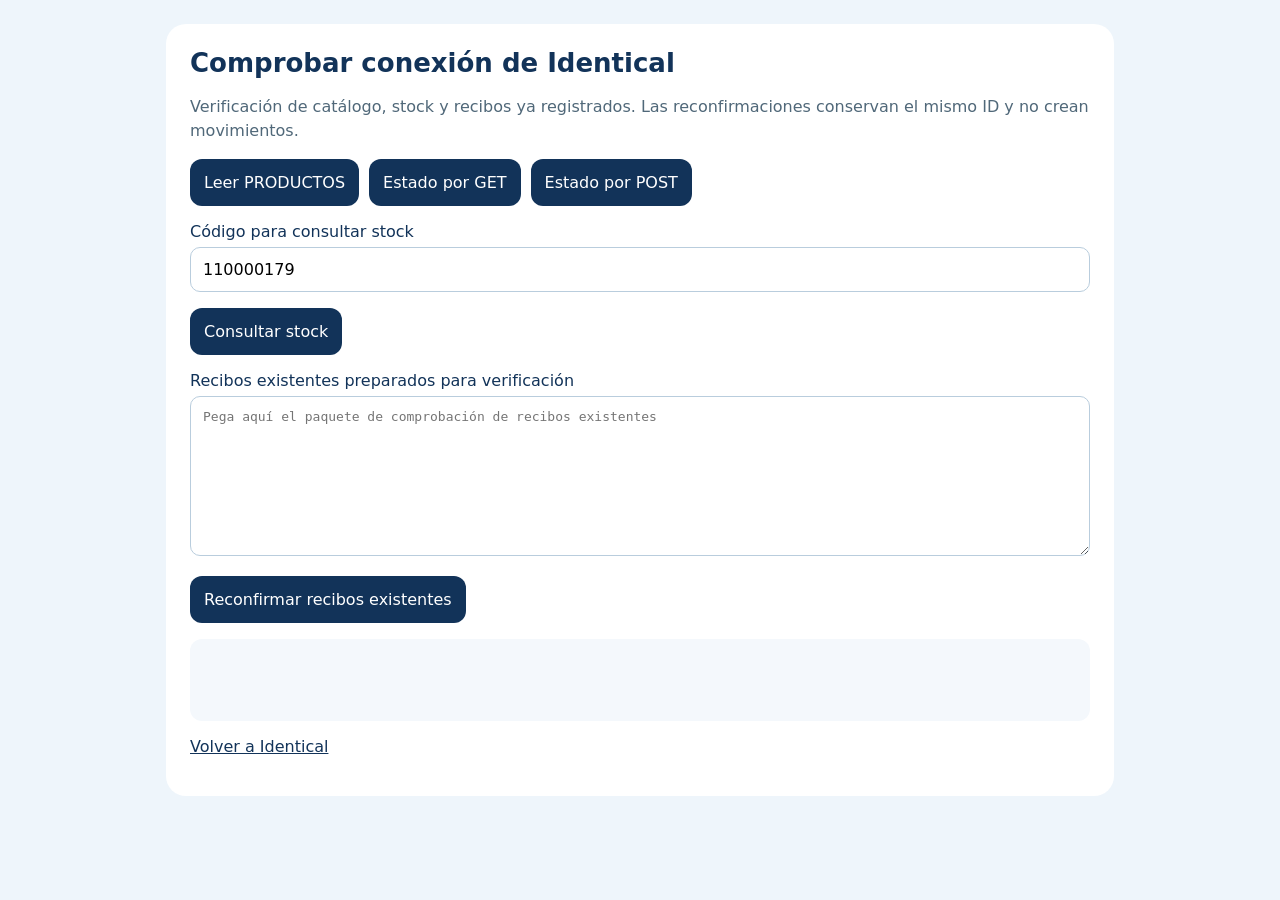
==== conexion.html @ 369c24ff "Agregar comprobador de conexión pública de inventario Permite verificar catálogo, stock y transporte" ====
<!doctype html>
<html lang="es"><head><meta charset="utf-8"><meta name="viewport" content="width=device-width,initial-scale=1"><title>Identical · Comprobar conexión</title><style>body{font:16px system-ui,sans-serif;color:#123359;background:#eef5fb;margin:0;padding:24px}main{max-width:900px;margin:auto;background:#fff;border-radius:20px;padding:24px}h1{font-size:26px;margin-top:0}button,input,textarea{font:inherit;box-sizing:border-box}button{border:0;border-radius:12px;background:#123359;color:#fff;padding:14px;cursor:pointer}button:disabled{opacity:.6}label{display:block;margin:16px 0}input,textarea{width:100%;border:1px solid #b9cddd;border-radius:10px;padding:12px;margin-top:6px}textarea{min-height:160px;font:13px monospace}.actions{display:flex;flex-wrap:wrap;gap:10px}pre{white-space:pre-wrap;overflow-wrap:anywhere;background:#f4f8fc;border-radius:12px;padding:16px;min-height:50px}.note{color:#506879;line-height:1.5}a{color:#123359}</style></head><body><main><h1>Comprobar conexión de Identical</h1><p class="note">Verificación de catálogo, stock y recibos ya registrados. Las reconfirmaciones conservan el mismo ID y no crean movimientos.</p><div class="actions"><button id="catalogTest">Leer PRODUCTOS</button><button id="getTest">Estado por GET</button><button id="postTest">Estado por POST</button></div><label>Código para consultar stock<input id="code" value="110000179" maxlength="120"></label><button id="stockTest">Consultar stock</button><label>Recibos existentes preparados para verificación<textarea id="existing" spellcheck="false" placeholder="Pega aquí el paquete de comprobación de recibos existentes"></textarea></label><button id="confirmTest">Reconfirmar recibos existentes</button><pre id="result" role="status" aria-live="polite"></pre><p><a href="./">Volver a Identical</a></p></main><script>
const INVENTORY='https://script.google.com/macros/s/AKfycbwI9V7Ahh3y_fFndJex9BXaszM3mWdNIm4GQwmaFQyhJlmOehzunaiirWsCzHWQnOF9/exec';
const CATALOG='https://script.google.com/macros/s/AKfycbzIYnkdzEyQEwhLGwIGZpE9cZVha9qqPvxpjnVz_6NBnhCT4yIiXHkavJlPWh5yXP79kA/exec';
const output=document.getElementById('result');
async function run(work){for(const button of document.querySelectorAll('button'))button.disabled=true;output.textContent='Comprobando…';const started=Date.now();try{const result=await work();output.textContent=JSON.stringify({ok:true,milliseconds:Date.now()-started,...result},null,2);}catch(error){output.textContent=JSON.stringify({ok:false,milliseconds:Date.now()-started,error:String(error.message||error)},null,2);}finally{for(const button of document.querySelectorAll('button'))button.disabled=false;}}
async function request(method,data={},get=false){const requestId=crypto.randomUUID(),controller=new AbortController(),timer=setTimeout(()=>controller.abort(),150000);try{const url=new URL(INVENTORY);let options={mode:'cors',credentials:'omit',cache:'no-store',redirect:'follow',signal:controller.signal};if(get){url.searchParams.set('api','1');url.searchParams.set('requestId',requestId);url.searchParams.set('method',method);if(data.code)url.searchParams.set('code',data.code);}else options={...options,method:'POST',headers:{'Content-Type':'text/plain;charset=UTF-8'},body:JSON.stringify({protocol:1,requestId,method,data})};const response=await fetch(url,options);if(!response.ok)throw Error('Respuesta HTTP '+response.status);let reply;try{reply=await response.json();}catch(error){throw Error('Google no devolvió JSON.');}if(reply.requestId!==requestId||reply.protocol!==1||reply.db!=='production')throw Error('Respuesta de conexión inválida.');if(!reply.ok)throw Error(reply.error||'Solicitud no confirmada.');if(reply.method!==method||!reply.result||!reply.result.ok)throw Error('Respuesta incompleta.');return reply.result;}finally{clearTimeout(timer);}}
document.getElementById('catalogTest').onclick=()=>run(async()=>{const response=await fetch(CATALOG+'?catalog=automatic&_='+Date.now(),{credentials:'omit',cache:'no-store',mode:'cors',redirect:'follow'});const result=await response.json();if(!result.ok||result.source!=='PRODUCTOS')throw Error(result.message||'No se confirmó PRODUCTOS.');return {test:'catalog',source:result.source,count:result.count,revision:result.revision,example:result.products?.find(p=>p.code==='110000179')};});
document.getElementById('getTest').onclick=()=>run(async()=>({test:'status-get',response:await request('status',{},true)}));
document.getElementById('postTest').onclick=()=>run(async()=>({test:'status-post',response:await request('status')}));
document.getElementById('stockTest').onclick=()=>run(async()=>{const result=await request('stock',{code:document.getElementById('code').value.trim()});return {test:'stock-post',code:result.code,warehouses:result.warehouses,lots:result.lots,asOf:result.asOf};});
document.getElementById('confirmTest').onclick=()=>run(async()=>{const entries=JSON.parse(document.getElementById('existing').value);if(!Array.isArray(entries)||!entries.length||entries.length>2)throw Error('Se necesitan uno o dos recibos existentes.');const results=[];for(const entry of entries){const m=entry.movement;if(!m||!m.operationId||!entry.expectedMovementId)throw Error('Paquete de verificación inválido.');const check=await request('operations',{operations:[m.operationId]});const known=check.operations&&check.operations.find(p=>p.operationId===m.operationId);if(!known||!known.found||known.result.movementId!==entry.expectedMovementId)throw Error('El recibo no existe o cambió. No se envió el movimiento.');const result=await request('reconfirm',{movement:m});if(!result.repeated||result.operationId!==m.operationId||result.movementId!==entry.expectedMovementId||!['synced','source_modified'].includes(result.kardex))throw Error('No se confirmó el recibo existente.');results.push({operationId:result.operationId,movementId:result.movementId,mode:result.mode,repeated:result.repeated,kardex:result.kardex,source:result.source,sourceRow:result.sourceRow});}return {test:'existing-receipts-post',results,createdMovements:0};});
</script></body></html>
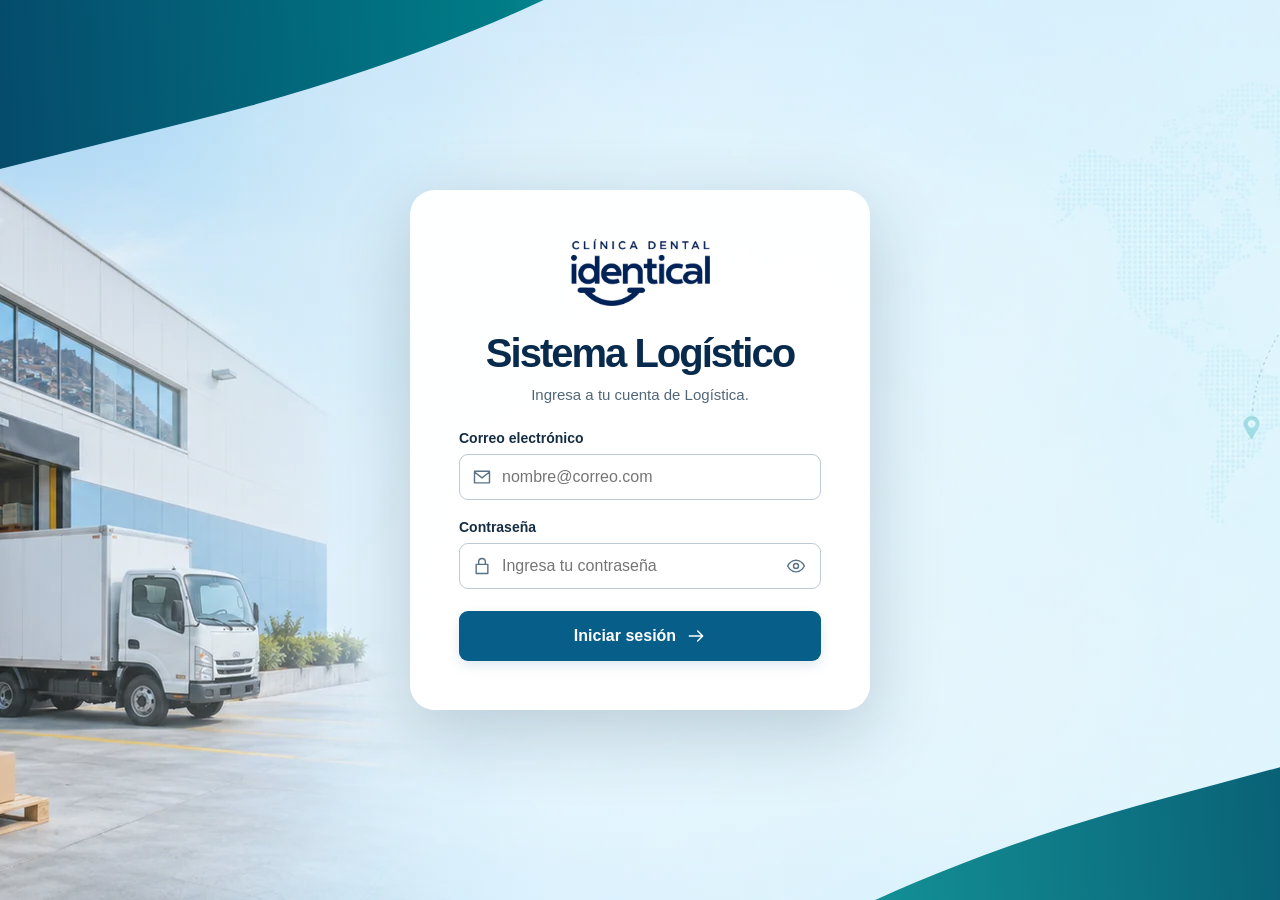
==== commit ce748fd6: "Integrar portal de Logística con Kardex, Data Maestra y QR Añade acceso privado, módulos de Kardex y" ====
--- a/conexion.html
+++ b/conexion.html
@@ -1,13 +1 @@
-<!doctype html>
-<html lang="es"><head><meta charset="utf-8"><meta name="viewport" content="width=device-width,initial-scale=1"><title>Identical · Comprobar conexión</title><style>body{font:16px system-ui,sans-serif;color:#123359;background:#eef5fb;margin:0;padding:24px}main{max-width:900px;margin:auto;background:#fff;border-radius:20px;padding:24px}h1{font-size:26px;margin-top:0}button,input,textarea{font:inherit;box-sizing:border-box}button{border:0;border-radius:12px;background:#123359;color:#fff;padding:14px;cursor:pointer}button:disabled{opacity:.6}label{display:block;margin:16px 0}input,textarea{width:100%;border:1px solid #b9cddd;border-radius:10px;padding:12px;margin-top:6px}textarea{min-height:160px;font:13px monospace}.actions{display:flex;flex-wrap:wrap;gap:10px}pre{white-space:pre-wrap;overflow-wrap:anywhere;background:#f4f8fc;border-radius:12px;padding:16px;min-height:50px}.note{color:#506879;line-height:1.5}a{color:#123359}</style></head><body><main><h1>Comprobar conexión de Identical</h1><p class="note">Verificación de catálogo, stock y recibos ya registrados. Las reconfirmaciones conservan el mismo ID y no crean movimientos.</p><div class="actions"><button id="catalogTest">Leer PRODUCTOS</button><button id="getTest">Estado por GET</button><button id="postTest">Estado por POST</button></div><label>Código para consultar stock<input id="code" value="110000179" maxlength="120"></label><button id="stockTest">Consultar stock</button><label>Recibos existentes preparados para verificación<textarea id="existing" spellcheck="false" placeholder="Pega aquí el paquete de comprobación de recibos existentes"></textarea></label><button id="confirmTest">Reconfirmar recibos existentes</button><pre id="result" role="status" aria-live="polite"></pre><p><a href="./">Volver a Identical</a></p></main><script>
-const INVENTORY='https://script.google.com/macros/s/AKfycbwI9V7Ahh3y_fFndJex9BXaszM3mWdNIm4GQwmaFQyhJlmOehzunaiirWsCzHWQnOF9/exec';
-const CATALOG='https://script.google.com/macros/s/AKfycbzIYnkdzEyQEwhLGwIGZpE9cZVha9qqPvxpjnVz_6NBnhCT4yIiXHkavJlPWh5yXP79kA/exec';
-const output=document.getElementById('result');
-async function run(work){for(const button of document.querySelectorAll('button'))button.disabled=true;output.textContent='Comprobando…';const started=Date.now();try{const result=await work();output.textContent=JSON.stringify({ok:true,milliseconds:Date.now()-started,...result},null,2);}catch(error){output.textContent=JSON.stringify({ok:false,milliseconds:Date.now()-started,error:String(error.message||error)},null,2);}finally{for(const button of document.querySelectorAll('button'))button.disabled=false;}}
-async function request(method,data={},get=false){const requestId=crypto.randomUUID(),controller=new AbortController(),timer=setTimeout(()=>controller.abort(),150000);try{const url=new URL(INVENTORY);let options={mode:'cors',credentials:'omit',cache:'no-store',redirect:'follow',signal:controller.signal};if(get){url.searchParams.set('api','1');url.searchParams.set('requestId',requestId);url.searchParams.set('method',method);if(data.code)url.searchParams.set('code',data.code);}else options={...options,method:'POST',headers:{'Content-Type':'text/plain;charset=UTF-8'},body:JSON.stringify({protocol:1,requestId,method,data})};const response=await fetch(url,options);if(!response.ok)throw Error('Respuesta HTTP '+response.status);let reply;try{reply=await response.json();}catch(error){throw Error('Google no devolvió JSON.');}if(reply.requestId!==requestId||reply.protocol!==1||reply.db!=='production')throw Error('Respuesta de conexión inválida.');if(!reply.ok)throw Error(reply.error||'Solicitud no confirmada.');if(reply.method!==method||!reply.result||!reply.result.ok)throw Error('Respuesta incompleta.');return reply.result;}finally{clearTimeout(timer);}}
-document.getElementById('catalogTest').onclick=()=>run(async()=>{const response=await fetch(CATALOG+'?catalog=automatic&_='+Date.now(),{credentials:'omit',cache:'no-store',mode:'cors',redirect:'follow'});const result=await response.json();if(!result.ok||result.source!=='PRODUCTOS')throw Error(result.message||'No se confirmó PRODUCTOS.');return {test:'catalog',source:result.source,count:result.count,revision:result.revision,example:result.products?.find(p=>p.code==='110000179')};});
-document.getElementById('getTest').onclick=()=>run(async()=>({test:'status-get',response:await request('status',{},true)}));
-document.getElementById('postTest').onclick=()=>run(async()=>({test:'status-post',response:await request('status')}));
-document.getElementById('stockTest').onclick=()=>run(async()=>{const result=await request('stock',{code:document.getElementById('code').value.trim()});return {test:'stock-post',code:result.code,warehouses:result.warehouses,lots:result.lots,asOf:result.asOf};});
-document.getElementById('confirmTest').onclick=()=>run(async()=>{const entries=JSON.parse(document.getElementById('existing').value);if(!Array.isArray(entries)||!entries.length||entries.length>2)throw Error('Se necesitan uno o dos recibos existentes.');const results=[];for(const entry of entries){const m=entry.movement;if(!m||!m.operationId||!entry.expectedMovementId)throw Error('Paquete de verificación inválido.');const check=await request('operations',{operations:[m.operationId]});const known=check.operations&&check.operations.find(p=>p.operationId===m.operationId);if(!known||!known.found||known.result.movementId!==entry.expectedMovementId)throw Error('El recibo no existe o cambió. No se envió el movimiento.');const result=await request('reconfirm',{movement:m});if(!result.repeated||result.operationId!==m.operationId||result.movementId!==entry.expectedMovementId||!['synced','source_modified'].includes(result.kardex))throw Error('No se confirmó el recibo existente.');results.push({operationId:result.operationId,movementId:result.movementId,mode:result.mode,repeated:result.repeated,kardex:result.kardex,source:result.source,sourceRow:result.sourceRow});}return {test:'existing-receipts-post',results,createdMovements:0};});
-</script></body></html>
+<!doctype html><html lang="es"><head><meta charset="utf-8"><meta name="referrer" content="no-referrer"><title>Identical · Acceso QR</title><meta http-equiv="refresh" content="0;url=./?module=qr"></head><body><a href="./?module=qr">Ingresar a etiquetas QR</a></body></html>
